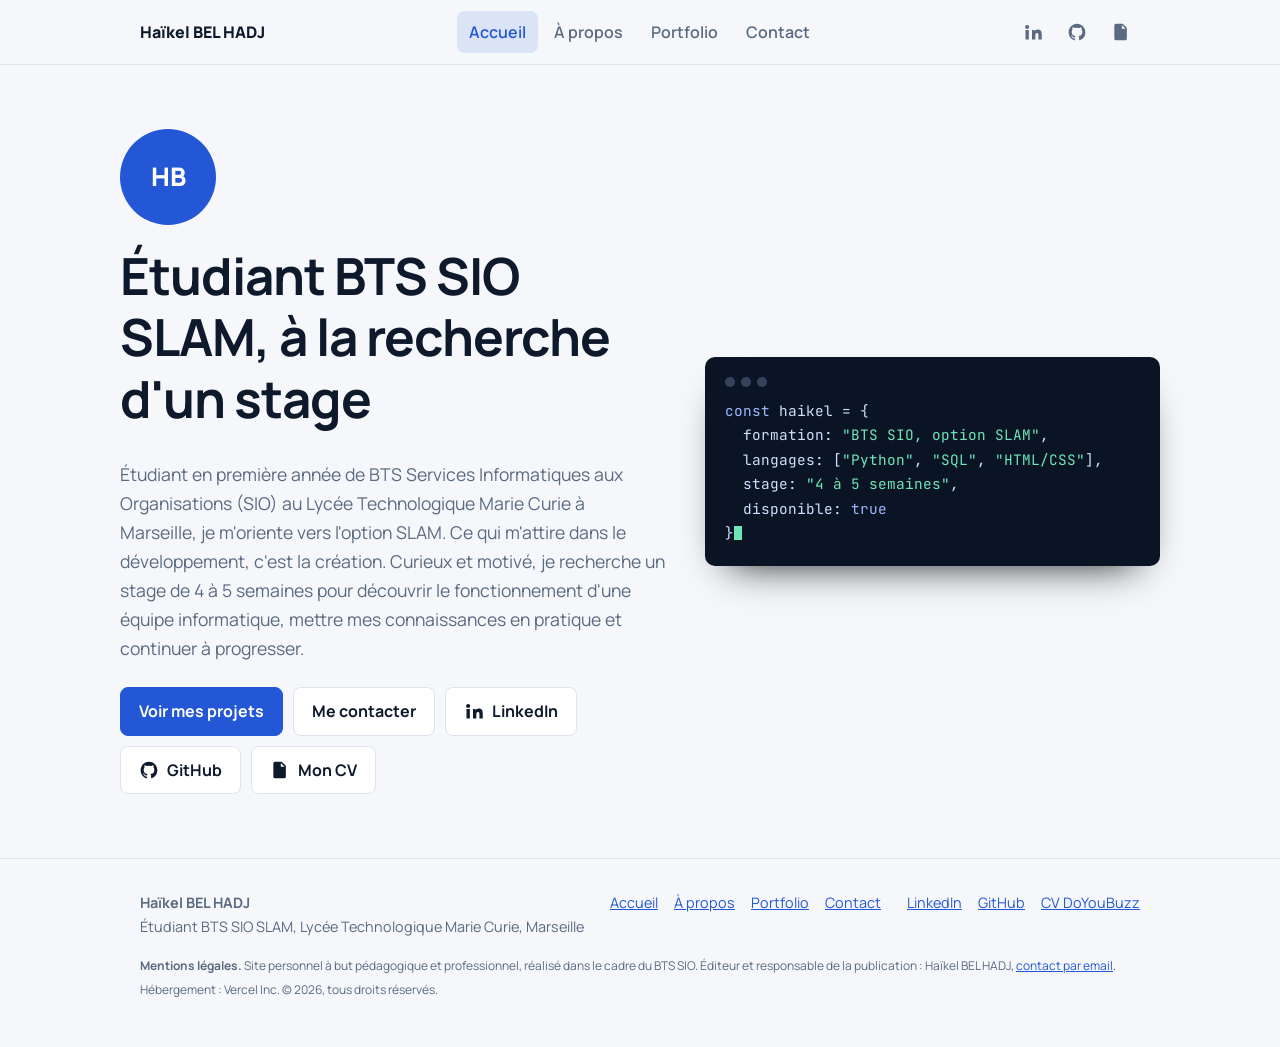
==== index.html @ 45d0b19e "Add portfolio website files to repository" ====
<!DOCTYPE html>
<html lang="fr"><head><meta charset="utf-8"><meta name="viewport" content="width=device-width,initial-scale=1">
<title>Accueil | Haïkel BEL HADJ</title><meta name="description" content="Portfolio de Haïkel BEL HADJ, étudiant en BTS SIO option SLAM, à la recherche d'un stage de 4 à 5 semaines.">
<link rel="preconnect" href="https://fonts.googleapis.com"><link rel="preconnect" href="https://fonts.gstatic.com" crossorigin>
<link href="https://fonts.googleapis.com/css2?family=Manrope:wght@400;600;800&family=JetBrains+Mono&display=swap" rel="stylesheet">
<link rel="stylesheet" href="css/style.css"></head><body>
<header><div class="wrap bar"><a class="brand" href="index.html">Haïkel BEL HADJ</a>
<button class="menu" aria-expanded="false" aria-label="Menu">Menu</button>
<nav aria-label="Navigation principale"><ul><li><a href="index.html" aria-current=page>Accueil</a></li><li><a href="apropos.html">À propos</a></li><li><a href="portfolio.html">Portfolio</a></li><li><a href="contact.html">Contact</a></li></ul></nav>
<div class="social"><a data-link="linkedin" data-icon aria-label="LinkedIn"></a><a data-link="github" data-icon aria-label="GitHub"></a><a data-link="cv" data-icon aria-label="CV DoYouBuzz"></a></div></div></header>
<main>
<div class="wrap hero"><div>
<!-- Remplace "HB" par <img src="img/photo.jpg" alt="Photo de Haïkel"> quand tu as ta photo -->
<div class="avatar" aria-label="Photo de profil (à remplacer)">HB</div>
<h1>Étudiant BTS SIO SLAM, à la recherche d'un stage</h1>
<p class="lead">Étudiant en première année de BTS Services Informatiques aux Organisations (SIO) au Lycée Technologique Marie Curie à Marseille, je m'oriente vers l'option SLAM. Ce qui m'attire dans le développement, c'est la création. Curieux et motivé, je recherche un stage de 4 à 5 semaines pour découvrir le fonctionnement d'une équipe informatique, mettre mes connaissances en pratique et continuer à progresser.</p>
<div class="btns"><a class="btn main" href="portfolio.html">Voir mes projets</a><a class="btn" href="contact.html">Me contacter</a>
<a class="btn" data-link="linkedin" data-icon>LinkedIn</a><a class="btn" data-link="github" data-icon>GitHub</a><a class="btn" data-link="cv" data-icon>Mon CV</a></div></div>
<div class="term" aria-hidden="true"><div class="dots"><span></span><span></span><span></span></div>
<b>const</b> haikel = {<br>&nbsp;&nbsp;formation: <i>"BTS SIO, option SLAM"</i>,<br>&nbsp;&nbsp;langages: [<i>"Python"</i>, <i>"SQL"</i>, <i>"HTML/CSS"</i>],<br>&nbsp;&nbsp;stage: <i>"4 à 5 semaines"</i>,<br>&nbsp;&nbsp;disponible: <b>true</b><br>}<span class="cur"></span></div></div></main>
<footer><div class="wrap"><div class="cols">
<div><strong>Haïkel BEL HADJ</strong><br>Étudiant BTS SIO SLAM, Lycée Technologique Marie Curie, Marseille</div>
<ul aria-label="Pages"><li><a href="index.html">Accueil</a></li><li><a href="apropos.html">À propos</a></li><li><a href="portfolio.html">Portfolio</a></li><li><a href="contact.html">Contact</a></li></ul>
<ul aria-label="Réseaux"><li><a data-link="linkedin">LinkedIn</a></li><li><a data-link="github">GitHub</a></li><li><a data-link="cv">CV DoYouBuzz</a></li></ul></div>
<p><small><strong>Mentions légales.</strong> Site personnel à but pédagogique et professionnel, réalisé dans le cadre du BTS SIO. Éditeur et responsable de la publication : Haïkel BEL HADJ, <a data-link="email">contact par email</a>. Hébergement : Vercel Inc. © 2026, tous droits réservés.</small></p>
</div></footer><script src="js/main.js"></script></body></html>
---- css/style.css ----
/* ===== Variables : modifie les couleurs ici ===== */
:root{--ink:#0e1a2b;--paper:#f5f7fb;--card:#fff;--blue:#2457d6;--blue-d:#1b43a8;--slate:#5a6a80;--line:#dde4ee;--code:#0b1424;--mint:#6ee7b7;--r:10px}
@media (prefers-color-scheme:dark){:root{--ink:#e8eef8;--paper:#0b1220;--card:#121c2f;--blue:#6c95ff;--blue-d:#9db8ff;--slate:#9aabc4;--line:#22304a}}
*{box-sizing:border-box}html{scroll-behavior:smooth}
body{margin:0;font:1rem/1.65 "Manrope",system-ui,sans-serif;color:var(--ink);background:var(--paper)}
a{color:var(--blue)}h1,h2,h3{line-height:1.2;margin:0 0 .6em}
h1{font-size:clamp(2rem,6vw,3.2rem);letter-spacing:-.02em}h2{font-size:1.6rem}h3{font-size:1.1rem}
.wrap{max-width:1040px;margin:0 auto;padding:0 20px}section{padding:56px 0}
:focus-visible{outline:3px solid var(--blue);outline-offset:2px}
/* ===== Header ===== */
header{position:sticky;top:0;z-index:10;background:color-mix(in srgb,var(--paper) 88%,transparent);backdrop-filter:blur(8px);border-bottom:1px solid var(--line)}
.bar{display:flex;align-items:center;justify-content:space-between;gap:16px;min-height:64px}
.brand{font-weight:800;text-decoration:none;color:var(--ink)}
nav ul{display:flex;gap:4px;list-style:none;margin:0;padding:0}
nav a{display:block;padding:8px 12px;border-radius:8px;text-decoration:none;color:var(--slate);font-weight:600;transition:background .2s,color .2s}
nav a:hover,nav a[aria-current]{background:color-mix(in srgb,var(--blue) 12%,transparent);color:var(--blue)}
.social{display:flex;gap:6px}.social a,.ico{display:inline-flex;align-items:center;justify-content:center;width:38px;height:38px;border-radius:8px;color:var(--slate);transition:color .2s,background .2s}
.social a:hover{color:var(--blue);background:color-mix(in srgb,var(--blue) 12%,transparent)}
svg{width:20px;height:20px;fill:currentColor}
.menu{display:none;background:none;border:1px solid var(--line);color:var(--ink);border-radius:8px;padding:8px 12px;font:inherit;cursor:pointer}
@media(max-width:780px){.menu{display:block}nav{display:none;position:absolute;top:64px;left:0;right:0;background:var(--paper);border-bottom:1px solid var(--line);padding:8px 20px}nav.open{display:block}nav ul{flex-direction:column}.social{display:none}}
/* ===== Boutons ===== */
.btns{display:flex;flex-wrap:wrap;gap:10px;margin-top:24px}
.btn{display:inline-flex;align-items:center;gap:8px;padding:10px 18px;border-radius:8px;border:1px solid var(--line);background:var(--card);color:var(--ink);font-weight:700;text-decoration:none;transition:transform .2s,border-color .2s}
.btn:hover{transform:translateY(-2px);border-color:var(--blue)}.btn.main{background:var(--blue);border-color:var(--blue);color:#fff}
@media(prefers-color-scheme:dark){.btn.main{color:#0b1220}}
/* ===== Accueil ===== */
.hero{display:grid;gap:40px;align-items:center;padding:64px 0}@media(min-width:860px){.hero{grid-template-columns:1.2fr 1fr}}
.lead{color:var(--slate);font-size:1.1rem;max-width:58ch}
.avatar{width:96px;height:96px;border-radius:50%;background:var(--blue);color:#fff;display:grid;place-items:center;font-weight:800;font-size:1.6rem;margin-bottom:20px;overflow:hidden}
.avatar img{width:100%;height:100%;object-fit:cover}
.term{background:var(--code);color:#cfe0ff;border-radius:var(--r);padding:20px;font:.9rem/1.7 "JetBrains Mono",monospace;overflow-x:auto;box-shadow:0 20px 40px -24px #000}
.term i{font-style:normal;color:var(--mint)}.term b{color:#9db8ff;font-weight:400}
.term .dots{display:flex;gap:6px;margin-bottom:12px}.term .dots span{width:10px;height:10px;border-radius:50%;background:#34425c}
.term .cur{display:inline-block;width:8px;height:1em;background:var(--mint);vertical-align:-2px;animation:blink 1s steps(2) infinite}
@keyframes blink{50%{opacity:0}}
/* ===== Cartes, grilles ===== */
.grid{display:grid;gap:18px;grid-template-columns:repeat(auto-fit,minmax(260px,1fr))}
.card{background:var(--card);border:1px solid var(--line);border-radius:var(--r);padding:22px;transition:transform .2s,border-color .2s}
.card:hover{transform:translateY(-3px);border-color:var(--blue)}
.tags{display:flex;flex-wrap:wrap;gap:6px;margin:12px 0;padding:0;list-style:none}
.tags li{font-size:.8rem;font-weight:600;padding:2px 10px;border-radius:99px;background:color-mix(in srgb,var(--blue) 12%,transparent);color:var(--blue)}
.muted{color:var(--slate)}
.sk{display:grid;grid-template-columns:1fr 90px;gap:10px;align-items:center;padding:6px 0;font-size:.95rem}
.cl{margin:-4px 0 10px;color:var(--slate);font-size:.9rem}
.lvl{height:6px;border-radius:9px;background:linear-gradient(90deg,var(--blue) calc(var(--l)*20%),var(--line) 0)}
/* ===== Formulaire ===== */
form{display:grid;gap:14px}label{font-weight:700;font-size:.9rem}
input,textarea{width:100%;padding:11px 12px;margin-top:4px;border:1px solid var(--line);border-radius:8px;background:var(--card);color:var(--ink);font:inherit}
textarea{min-height:140px;resize:vertical}.msg{min-height:1.4em;font-weight:600}
/* ===== Footer ===== */
footer{border-top:1px solid var(--line);padding:32px 0;color:var(--slate);font-size:.9rem}
footer .cols{display:flex;flex-wrap:wrap;gap:24px;justify-content:space-between}footer ul{list-style:none;padding:0;margin:0;display:flex;flex-wrap:wrap;gap:6px 16px}
/* ===== Apparition progressive ===== */
.reveal{opacity:0;transform:translateY(12px);transition:opacity .5s,transform .5s}.reveal.in{opacity:1;transform:none}
@media(prefers-reduced-motion:reduce){*{animation:none!important;transition:none!important}.reveal{opacity:1;transform:none}}
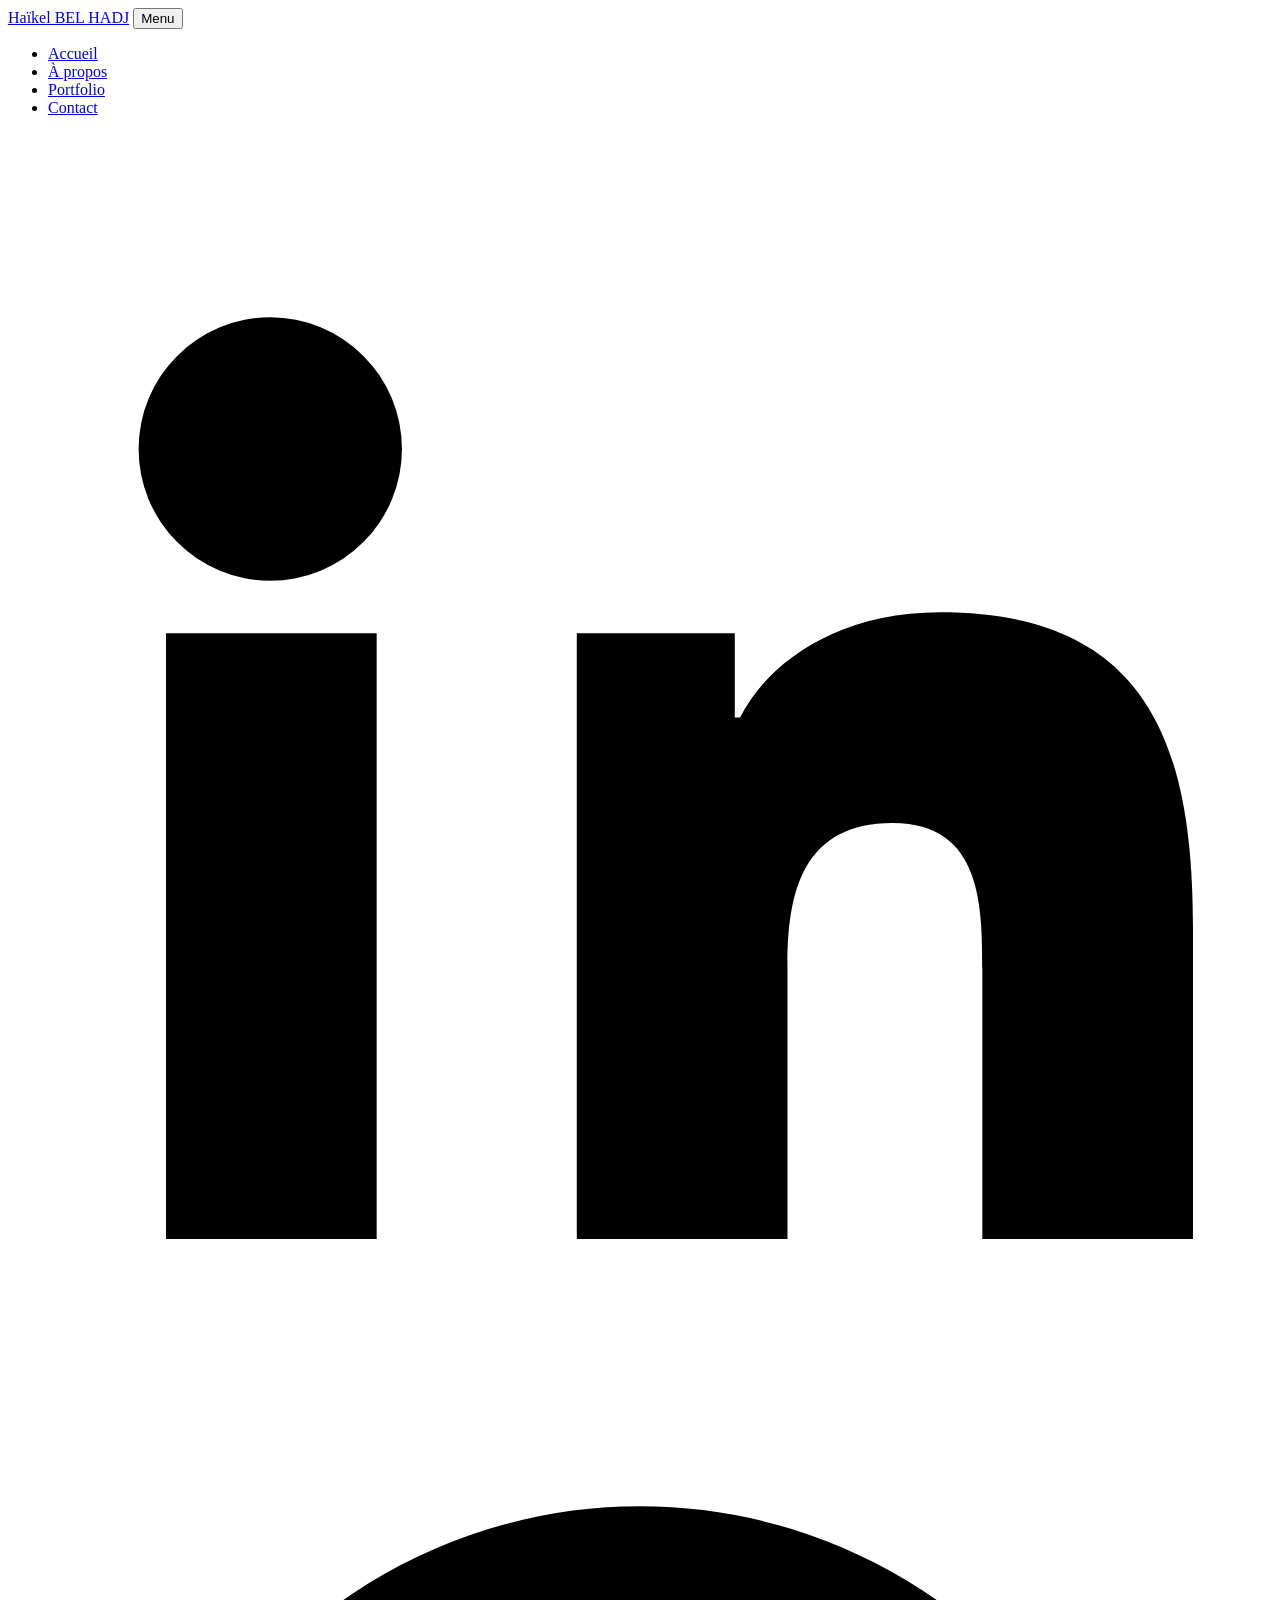
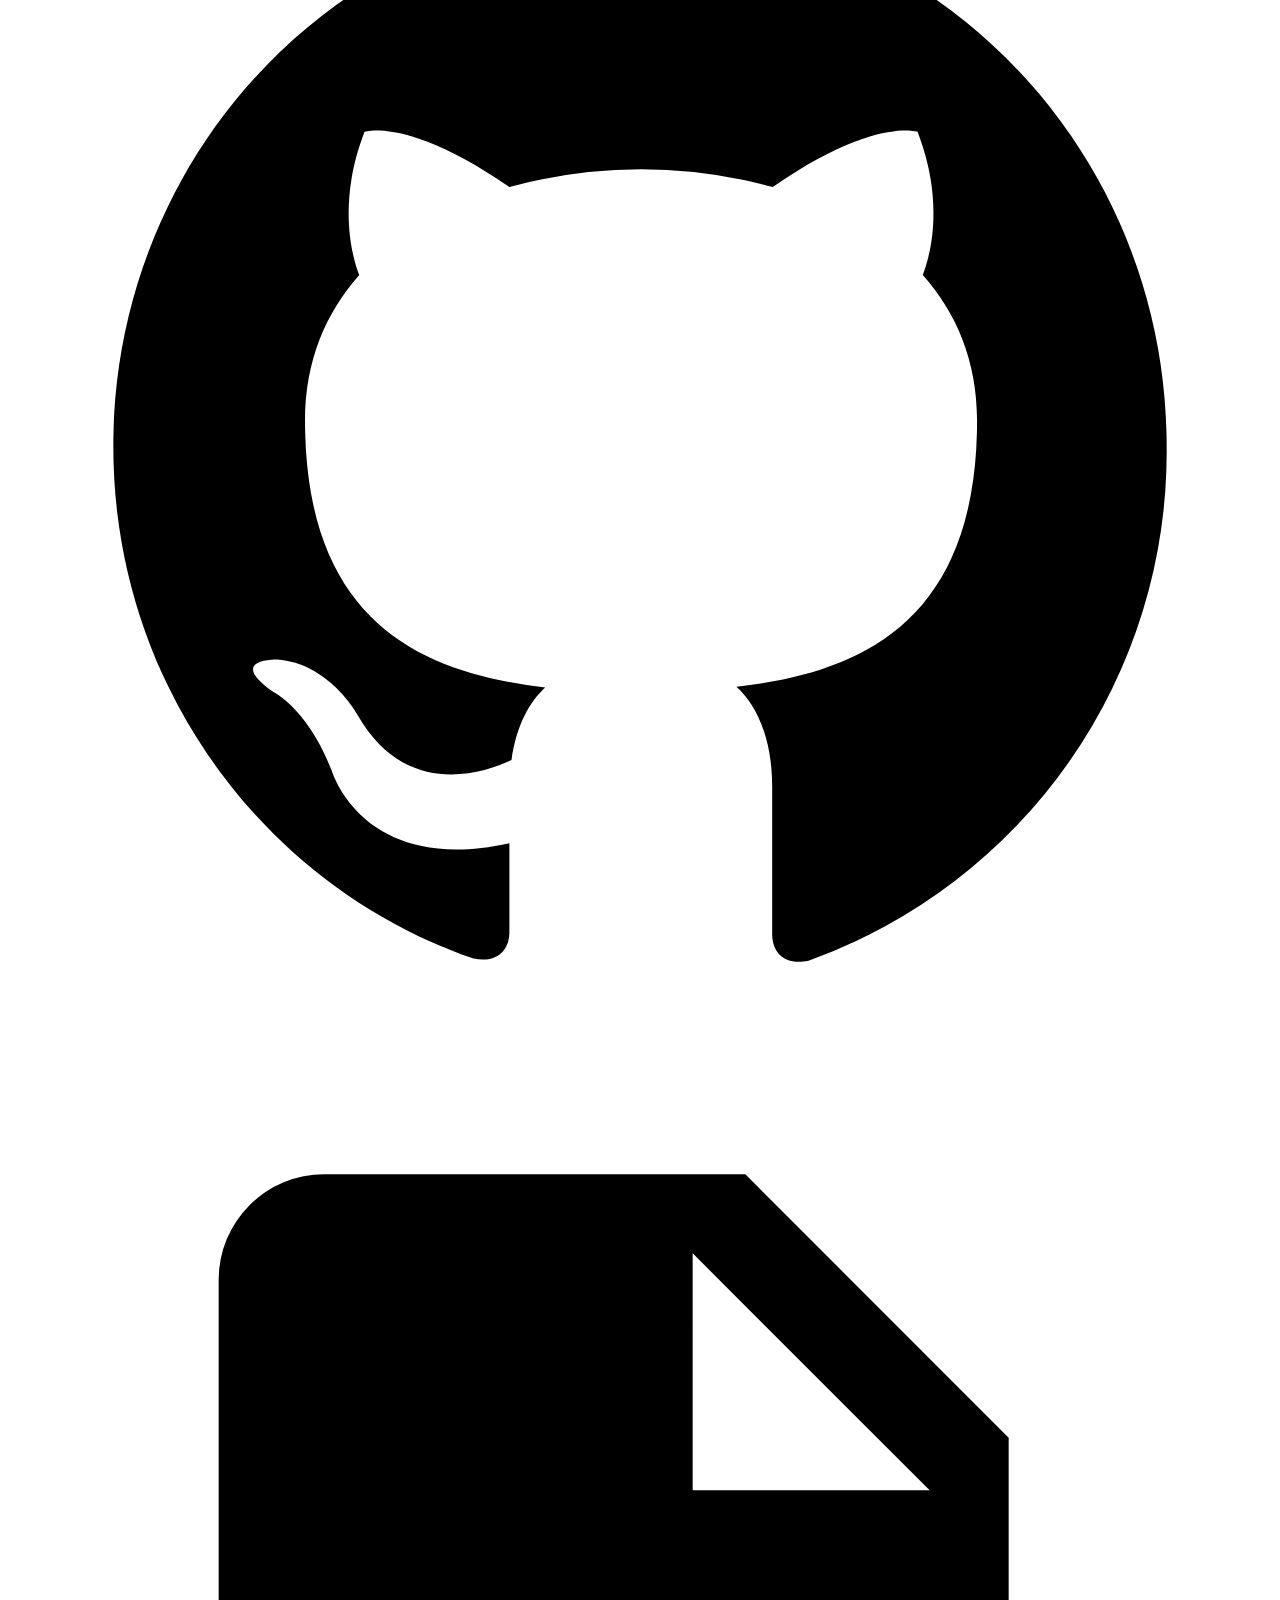
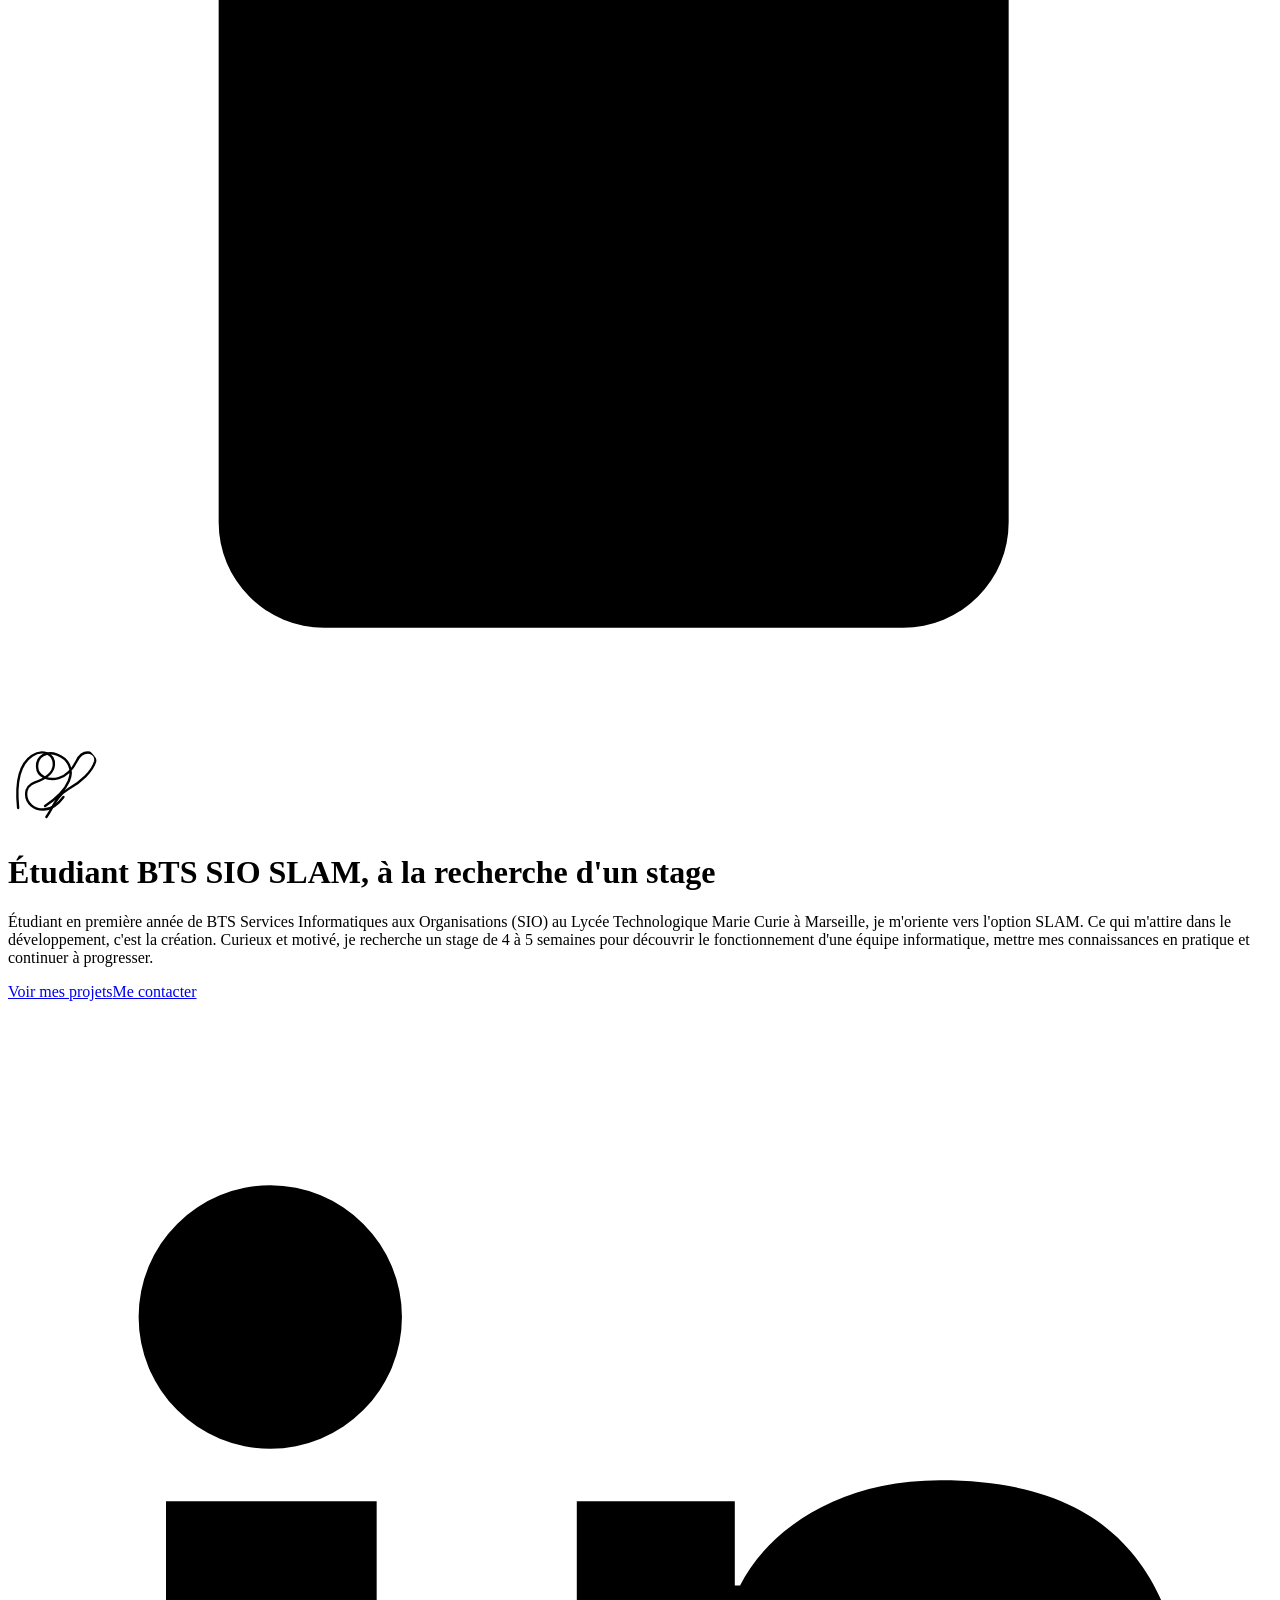
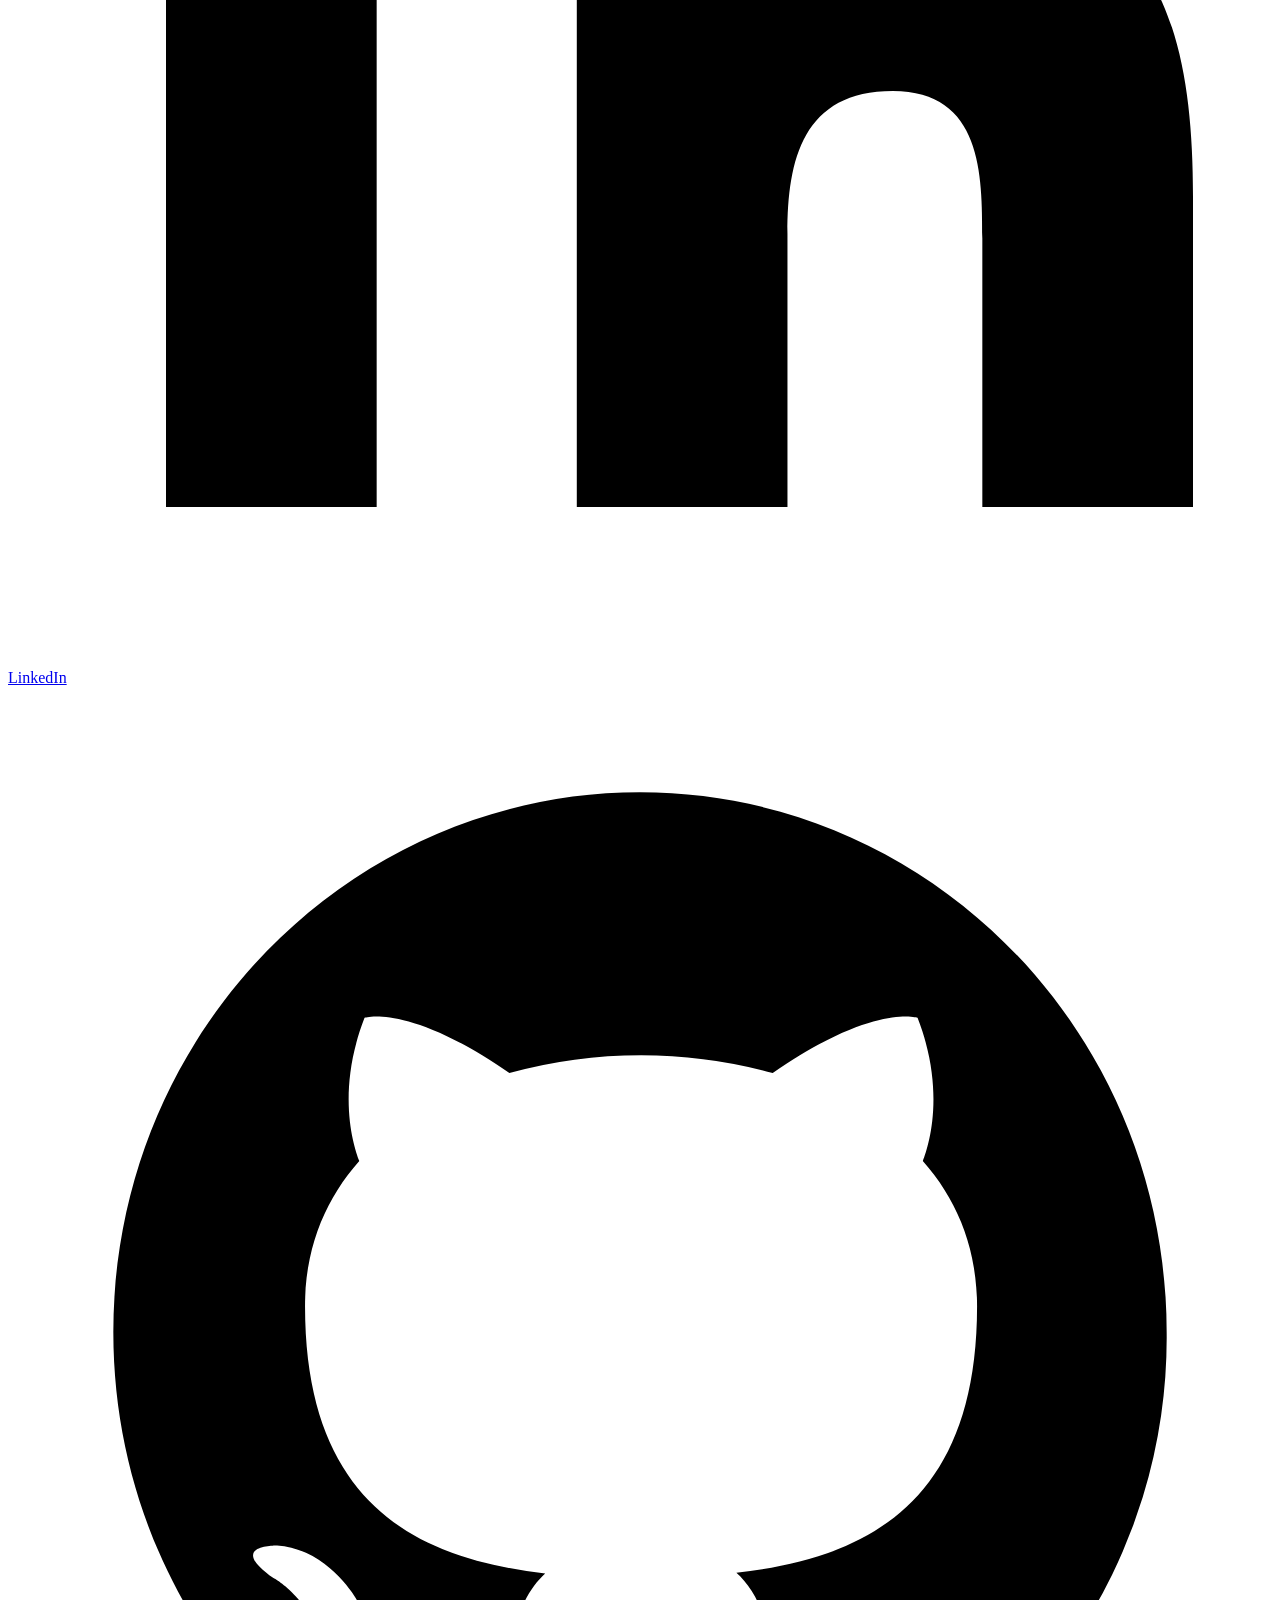
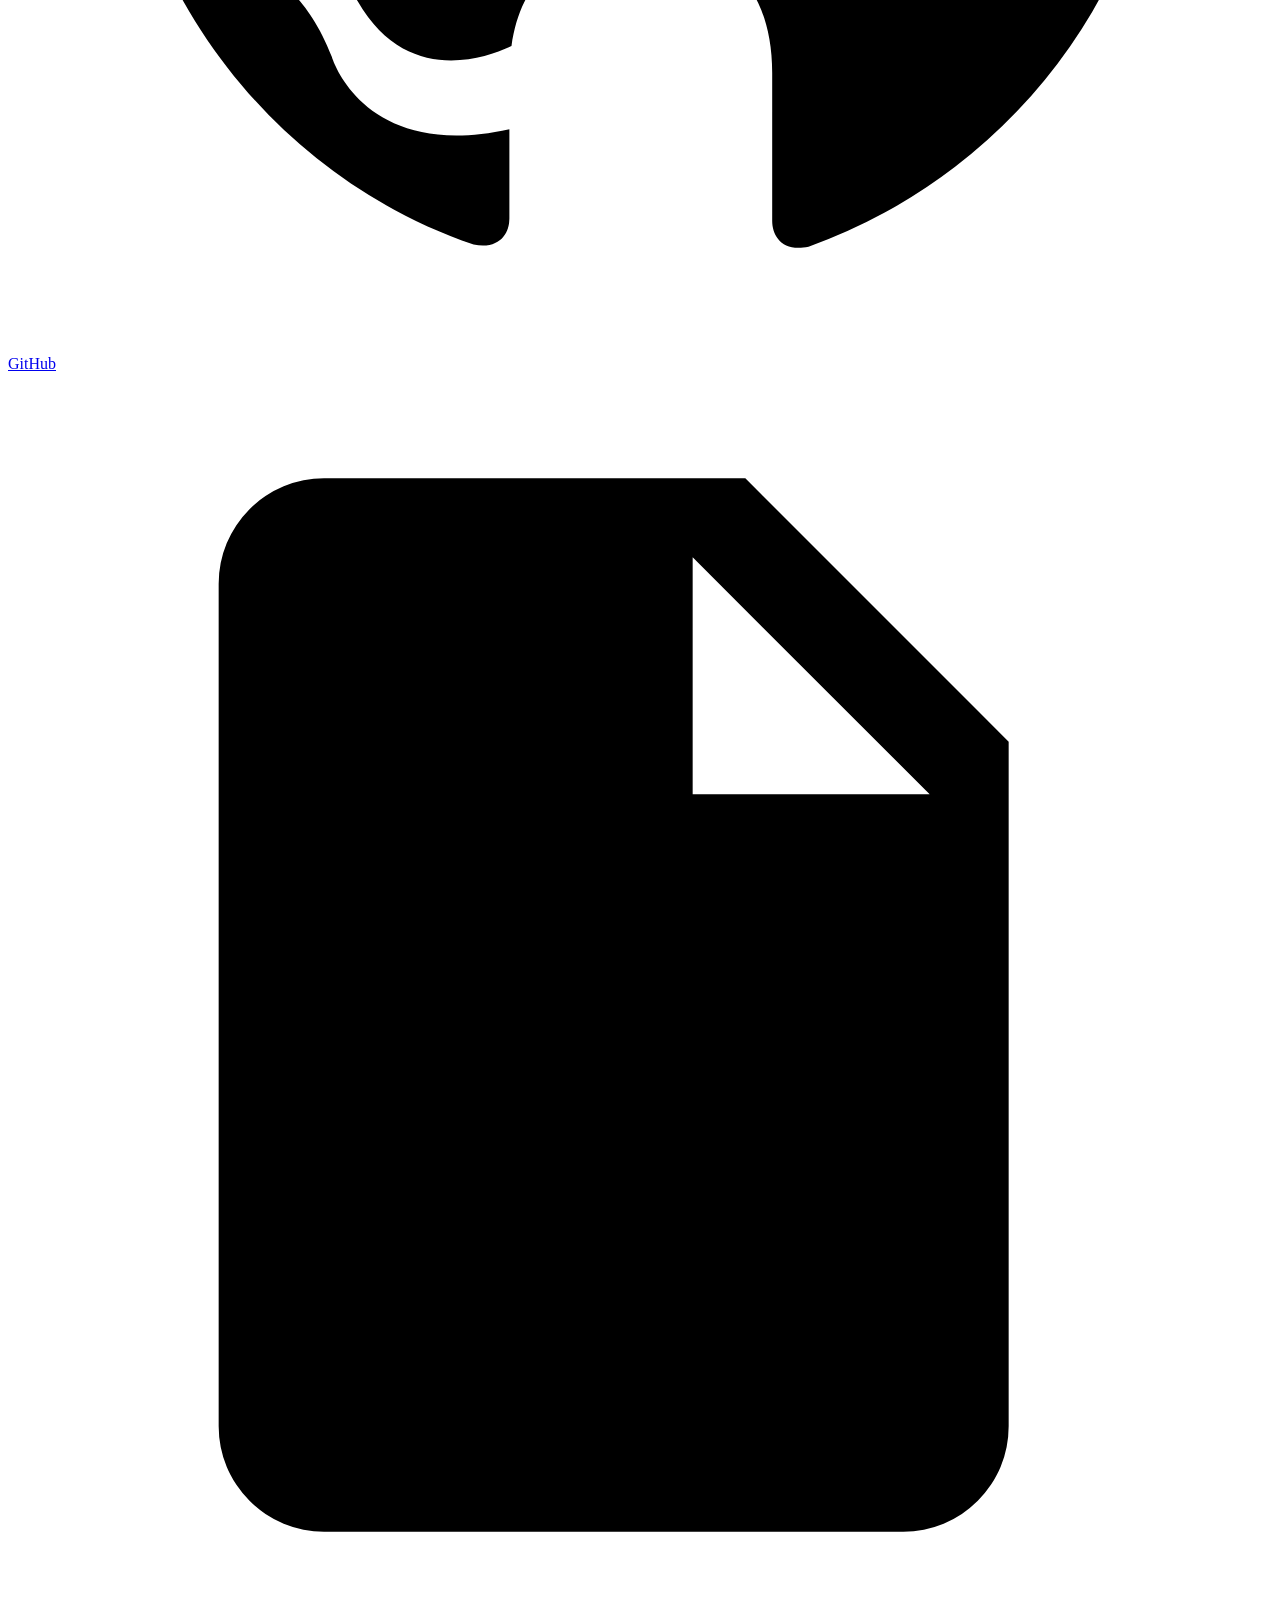
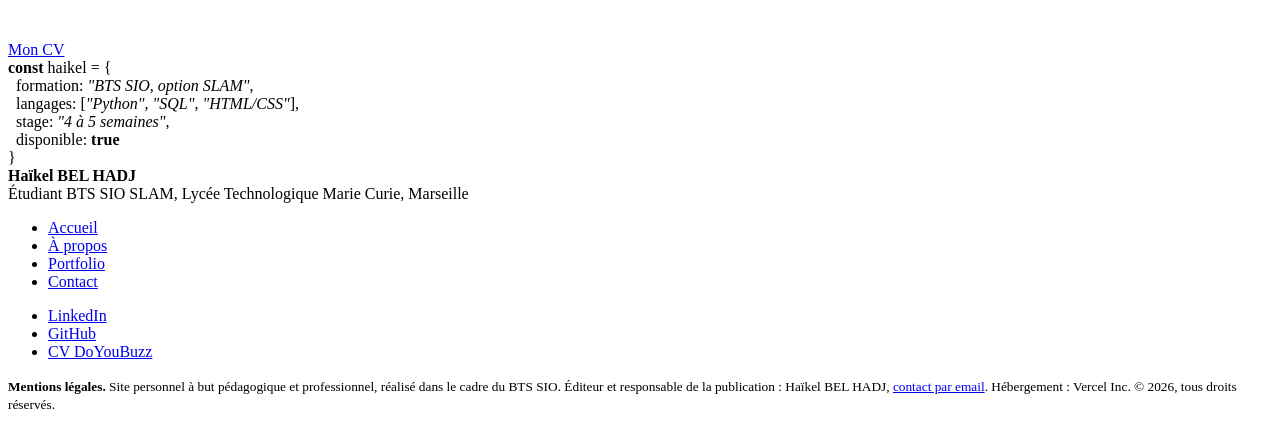
==== commit 77ff7b79: "Replace home avatar with custom handwriting logo asset" ====
--- a/index.html
+++ b/index.html
@@ -10,8 +10,7 @@
 <div class="social"><a data-link="linkedin" data-icon aria-label="LinkedIn"></a><a data-link="github" data-icon aria-label="GitHub"></a><a data-link="cv" data-icon aria-label="CV DoYouBuzz"></a></div></div></header>
 <main>
 <div class="wrap hero"><div>
-<!-- Remplace "HB" par <img src="img/photo.jpg" alt="Photo de Haïkel"> quand tu as ta photo -->
-<div class="avatar" aria-label="Photo de profil (à remplacer)">HB</div>
+<img class="avatar" src="img/logo.svg" alt="Logo Haïkel BEL HADJ">
 <h1>Étudiant BTS SIO SLAM, à la recherche d'un stage</h1>
 <p class="lead">Étudiant en première année de BTS Services Informatiques aux Organisations (SIO) au Lycée Technologique Marie Curie à Marseille, je m'oriente vers l'option SLAM. Ce qui m'attire dans le développement, c'est la création. Curieux et motivé, je recherche un stage de 4 à 5 semaines pour découvrir le fonctionnement d'une équipe informatique, mettre mes connaissances en pratique et continuer à progresser.</p>
 <div class="btns"><a class="btn main" href="portfolio.html">Voir mes projets</a><a class="btn" href="contact.html">Me contacter</a>
--- a/css/style.css
+++ b/css/style.css
@@ -1,56 +1,2 @@
-/* ===== Variables : modifie les couleurs ici ===== */
-:root{--ink:#0e1a2b;--paper:#f5f7fb;--card:#fff;--blue:#2457d6;--blue-d:#1b43a8;--slate:#5a6a80;--line:#dde4ee;--code:#0b1424;--mint:#6ee7b7;--r:10px}
-@media (prefers-color-scheme:dark){:root{--ink:#e8eef8;--paper:#0b1220;--card:#121c2f;--blue:#6c95ff;--blue-d:#9db8ff;--slate:#9aabc4;--line:#22304a}}
-*{box-sizing:border-box}html{scroll-behavior:smooth}
-body{margin:0;font:1rem/1.65 "Manrope",system-ui,sans-serif;color:var(--ink);background:var(--paper)}
-a{color:var(--blue)}h1,h2,h3{line-height:1.2;margin:0 0 .6em}
-h1{font-size:clamp(2rem,6vw,3.2rem);letter-spacing:-.02em}h2{font-size:1.6rem}h3{font-size:1.1rem}
-.wrap{max-width:1040px;margin:0 auto;padding:0 20px}section{padding:56px 0}
-:focus-visible{outline:3px solid var(--blue);outline-offset:2px}
-/* ===== Header ===== */
-header{position:sticky;top:0;z-index:10;background:color-mix(in srgb,var(--paper) 88%,transparent);backdrop-filter:blur(8px);border-bottom:1px solid var(--line)}
-.bar{display:flex;align-items:center;justify-content:space-between;gap:16px;min-height:64px}
-.brand{font-weight:800;text-decoration:none;color:var(--ink)}
-nav ul{display:flex;gap:4px;list-style:none;margin:0;padding:0}
-nav a{display:block;padding:8px 12px;border-radius:8px;text-decoration:none;color:var(--slate);font-weight:600;transition:background .2s,color .2s}
-nav a:hover,nav a[aria-current]{background:color-mix(in srgb,var(--blue) 12%,transparent);color:var(--blue)}
-.social{display:flex;gap:6px}.social a,.ico{display:inline-flex;align-items:center;justify-content:center;width:38px;height:38px;border-radius:8px;color:var(--slate);transition:color .2s,background .2s}
-.social a:hover{color:var(--blue);background:color-mix(in srgb,var(--blue) 12%,transparent)}
-svg{width:20px;height:20px;fill:currentColor}
-.menu{display:none;background:none;border:1px solid var(--line);color:var(--ink);border-radius:8px;padding:8px 12px;font:inherit;cursor:pointer}
-@media(max-width:780px){.menu{display:block}nav{display:none;position:absolute;top:64px;left:0;right:0;background:var(--paper);border-bottom:1px solid var(--line);padding:8px 20px}nav.open{display:block}nav ul{flex-direction:column}.social{display:none}}
-/* ===== Boutons ===== */
-.btns{display:flex;flex-wrap:wrap;gap:10px;margin-top:24px}
-.btn{display:inline-flex;align-items:center;gap:8px;padding:10px 18px;border-radius:8px;border:1px solid var(--line);background:var(--card);color:var(--ink);font-weight:700;text-decoration:none;transition:transform .2s,border-color .2s}
-.btn:hover{transform:translateY(-2px);border-color:var(--blue)}.btn.main{background:var(--blue);border-color:var(--blue);color:#fff}
-@media(prefers-color-scheme:dark){.btn.main{color:#0b1220}}
-/* ===== Accueil ===== */
-.hero{display:grid;gap:40px;align-items:center;padding:64px 0}@media(min-width:860px){.hero{grid-template-columns:1.2fr 1fr}}
-.lead{color:var(--slate);font-size:1.1rem;max-width:58ch}
-.avatar{width:96px;height:96px;border-radius:50%;background:var(--blue);color:#fff;display:grid;place-items:center;font-weight:800;font-size:1.6rem;margin-bottom:20px;overflow:hidden}
-.avatar img{width:100%;height:100%;object-fit:cover}
-.term{background:var(--code);color:#cfe0ff;border-radius:var(--r);padding:20px;font:.9rem/1.7 "JetBrains Mono",monospace;overflow-x:auto;box-shadow:0 20px 40px -24px #000}
-.term i{font-style:normal;color:var(--mint)}.term b{color:#9db8ff;font-weight:400}
-.term .dots{display:flex;gap:6px;margin-bottom:12px}.term .dots span{width:10px;height:10px;border-radius:50%;background:#34425c}
-.term .cur{display:inline-block;width:8px;height:1em;background:var(--mint);vertical-align:-2px;animation:blink 1s steps(2) infinite}
-@keyframes blink{50%{opacity:0}}
-/* ===== Cartes, grilles ===== */
-.grid{display:grid;gap:18px;grid-template-columns:repeat(auto-fit,minmax(260px,1fr))}
-.card{background:var(--card);border:1px solid var(--line);border-radius:var(--r);padding:22px;transition:transform .2s,border-color .2s}
-.card:hover{transform:translateY(-3px);border-color:var(--blue)}
-.tags{display:flex;flex-wrap:wrap;gap:6px;margin:12px 0;padding:0;list-style:none}
-.tags li{font-size:.8rem;font-weight:600;padding:2px 10px;border-radius:99px;background:color-mix(in srgb,var(--blue) 12%,transparent);color:var(--blue)}
-.muted{color:var(--slate)}
-.sk{display:grid;grid-template-columns:1fr 90px;gap:10px;align-items:center;padding:6px 0;font-size:.95rem}
-.cl{margin:-4px 0 10px;color:var(--slate);font-size:.9rem}
-.lvl{height:6px;border-radius:9px;background:linear-gradient(90deg,var(--blue) calc(var(--l)*20%),var(--line) 0)}
-/* ===== Formulaire ===== */
-form{display:grid;gap:14px}label{font-weight:700;font-size:.9rem}
-input,textarea{width:100%;padding:11px 12px;margin-top:4px;border:1px solid var(--line);border-radius:8px;background:var(--card);color:var(--ink);font:inherit}
-textarea{min-height:140px;resize:vertical}.msg{min-height:1.4em;font-weight:600}
-/* ===== Footer ===== */
-footer{border-top:1px solid var(--line);padding:32px 0;color:var(--slate);font-size:.9rem}
-footer .cols{display:flex;flex-wrap:wrap;gap:24px;justify-content:space-between}footer ul{list-style:none;padding:0;margin:0;display:flex;flex-wrap:wrap;gap:6px 16px}
-/* ===== Apparition progressive ===== */
-.reveal{opacity:0;transform:translateY(12px);transition:opacity .5s,transform .5s}.reveal.in{opacity:1;transform:none}
-@media(prefers-reduced-motion:reduce){*{animation:none!important;transition:none!important}.reveal{opacity:1;transform:none}}
+.avatar{width:96px;height:96px;border-radius:50%;background:#fff;color:#fff;display:grid;place-items:center;font-weight:800;font-size:1.6rem;margin-bottom:20px;overflow:hidden;border:1px solid var(--line);padding:0}
+.avatar img{width:100%;height:100%;object-fit:cover;display:block}
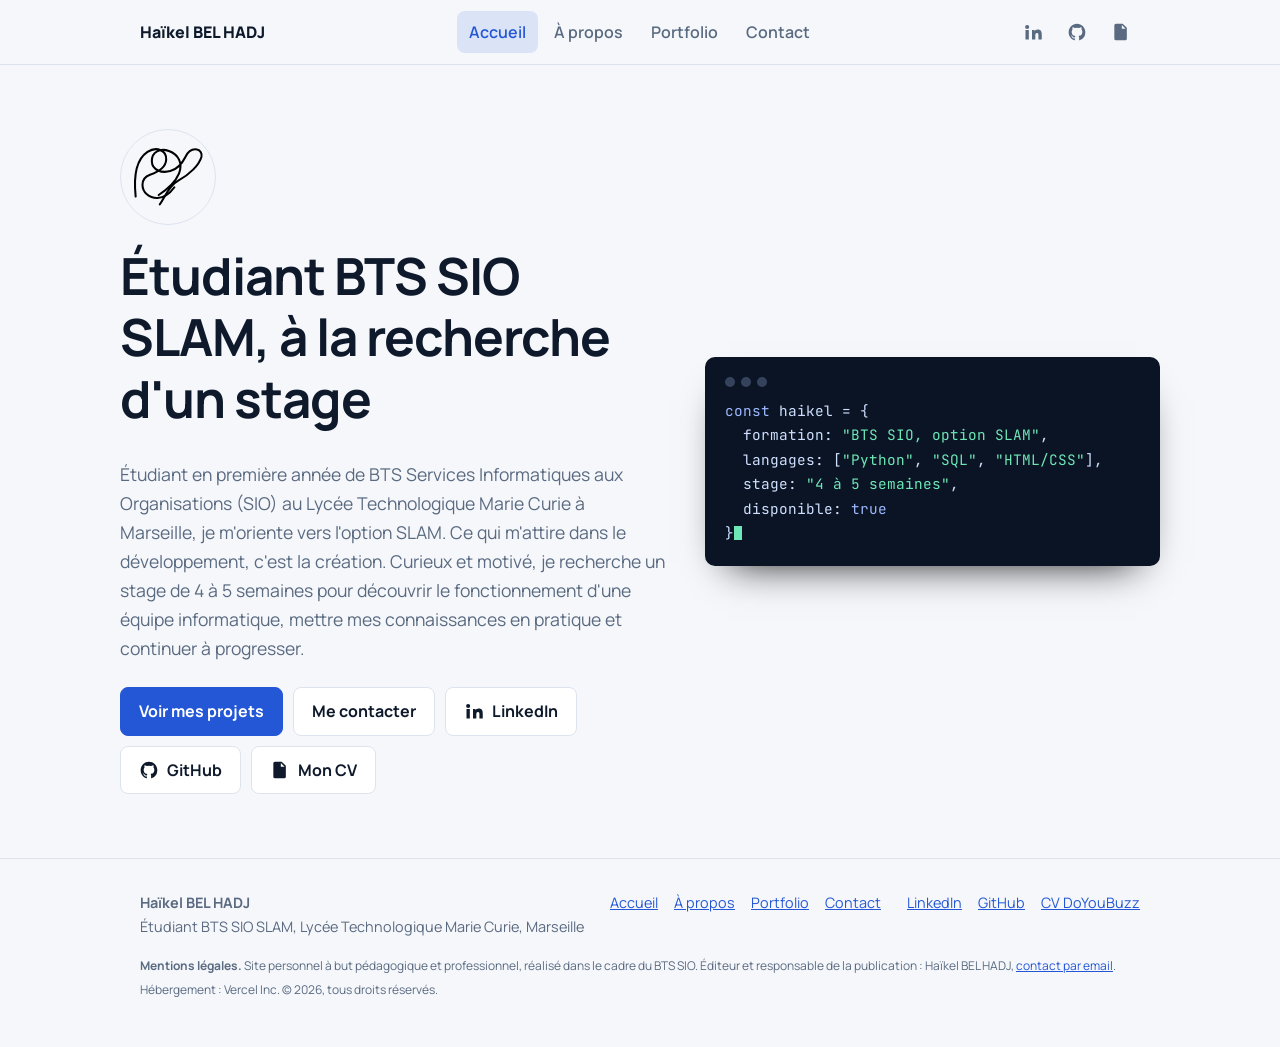
==== commit a56dfe65: "Fix avatar distortion: remove svg background, wrap img in avatar container and contain the image" ====
--- a/index.html
+++ b/index.html
@@ -10,7 +10,8 @@
 <div class="social"><a data-link="linkedin" data-icon aria-label="LinkedIn"></a><a data-link="github" data-icon aria-label="GitHub"></a><a data-link="cv" data-icon aria-label="CV DoYouBuzz"></a></div></div></header>
 <main>
 <div class="wrap hero"><div>
-<img class="avatar" src="img/logo.svg" alt="Logo Haïkel BEL HADJ">
+<!-- Remplace "HB" par <img src="img/photo.jpg" alt="Photo de Haïkel"> quand tu as ta photo -->
+<div class="avatar"><img src="img/logo.svg" alt="Logo Haïkel BEL HADJ"></div>
 <h1>Étudiant BTS SIO SLAM, à la recherche d'un stage</h1>
 <p class="lead">Étudiant en première année de BTS Services Informatiques aux Organisations (SIO) au Lycée Technologique Marie Curie à Marseille, je m'oriente vers l'option SLAM. Ce qui m'attire dans le développement, c'est la création. Curieux et motivé, je recherche un stage de 4 à 5 semaines pour découvrir le fonctionnement d'une équipe informatique, mettre mes connaissances en pratique et continuer à progresser.</p>
 <div class="btns"><a class="btn main" href="portfolio.html">Voir mes projets</a><a class="btn" href="contact.html">Me contacter</a>
--- a/css/style.css
+++ b/css/style.css
@@ -1,2 +1,57 @@
-.avatar{width:96px;height:96px;border-radius:50%;background:#fff;color:#fff;display:grid;place-items:center;font-weight:800;font-size:1.6rem;margin-bottom:20px;overflow:hidden;border:1px solid var(--line);padding:0}
-.avatar img{width:100%;height:100%;object-fit:cover;display:block}
+/* ===== Variables : modifie les couleurs ici ===== */
+:root{--ink:#0e1a2b;--paper:#f5f7fb;--card:#fff;--blue:#2457d6;--blue-d:#1b43a8;--slate:#5a6a80;--line:#dde4ee;--code:#0b1424;--mint:#6ee7b7;--r:10px}
+@media (prefers-color-scheme:dark){:root{--ink:#e8eef8;--paper:#0b1220;--card:#121c2f;--blue:#6c95ff;--blue-d:#9db8ff;--slate:#9aabc4;--line:#22304a}}
+*{box-sizing:border-box}html{scroll-behavior:smooth}
+body{margin:0;font:1rem/1.65 "Manrope",system-ui,sans-serif;color:var(--ink);background:var(--paper)}
+a{color:var(--blue)}h1,h2,h3{line-height:1.2;margin:0 0 .6em}
+h1{font-size:clamp(2rem,6vw,3.2rem);letter-spacing:-.02em}h2{font-size:1.6rem}h3{font-size:1.1rem}
+.wrap{max-width:1040px;margin:0 auto;padding:0 20px}section{padding:56px 0}
+:focus-visible{outline:3px solid var(--blue);outline-offset:2px}
+/* ===== Header ===== */
+header{position:sticky;top:0;z-index:10;background:color-mix(in srgb,var(--paper) 88%,transparent);backdrop-filter:blur(8px);border-bottom:1px solid var(--line)}
+.bar{display:flex;align-items:center;justify-content:space-between;gap:16px;min-height:64px}
+.brand{font-weight:800;text-decoration:none;color:var(--ink)}
+nav ul{display:flex;gap:4px;list-style:none;margin:0;padding:0}
+nav a{display:block;padding:8px 12px;border-radius:8px;text-decoration:none;color:var(--slate);font-weight:600;transition:background .2s,color .2s}
+nav a:hover,nav a[aria-current]{background:color-mix(in srgb,var(--blue) 12%,transparent);color:var(--blue)}
+.social{display:flex;gap:6px}.social a,.ico{display:inline-flex;align-items:center;justify-content:center;width:38px;height:38px;border-radius:8px;color:var(--slate);transition:color .2s,background .2s}
+.social a:hover{color:var(--blue);background:color-mix(in srgb,var(--blue) 12%,transparent)}
+svg{width:20px;height:20px;fill:currentColor}
+.menu{display:none;background:none;border:1px solid var(--line);color:var(--ink);border-radius:8px;padding:8px 12px;font:inherit;cursor:pointer}
+@media(max-width:780px){.menu{display:block}nav{display:none;position:absolute;top:64px;left:0;right:0;background:var(--paper);border-bottom:1px solid var(--line);padding:8px 20px}nav.open{display:block}nav ul{flex-direction:column}.social{display:none}}
+/* ===== Boutons ===== */
+.btns{display:flex;flex-wrap:wrap;gap:10px;margin-top:24px}
+.btn{display:inline-flex;align-items:center;gap:8px;padding:10px 18px;border-radius:8px;border:1px solid var(--line);background:var(--card);color:var(--ink);font-weight:700;text-decoration:none;transition:transform .2s,border-color .2s}
+.btn:hover{transform:translateY(-2px);border-color:var(--blue)}.btn.main{background:var(--blue);border-color:var(--blue);color:#fff}
+@media(prefers-color-scheme:dark){.btn.main{color:#0b1220}}
+/* ===== Accueil ===== */
+.hero{display:grid;gap:40px;align-items:center;padding:64px 0}@media(min-width:860px){.hero{grid-template-columns:1.2fr 1fr}}
+.lead{color:var(--slate);font-size:1.1rem;max-width:58ch}
+/* avatar adjusted to contain svg without deformation */
+.avatar{width:96px;height:96px;border-radius:50%;background:transparent;color:#fff;display:grid;place-items:center;font-weight:800;font-size:1.6rem;margin-bottom:20px;overflow:hidden;border:1px solid var(--line);padding:6px}
+.avatar img{width:100%;height:100%;object-fit:contain;display:block}
+.term{background:var(--code);color:#cfe0ff;border-radius:var(--r);padding:20px;font:.9rem/1.7 "JetBrains Mono",monospace;overflow-x:auto;box-shadow:0 20px 40px -24px #000}
+.term i{font-style:normal;color:var(--mint)}.term b{color:#9db8ff;font-weight:400}
+.term .dots{display:flex;gap:6px;margin-bottom:12px}.term .dots span{width:10px;height:10px;border-radius:50%;background:#34425c}
+.term .cur{display:inline-block;width:8px;height:1em;background:var(--mint);vertical-align:-2px;animation:blink 1s steps(2) infinite}
+@keyframes blink{50%{opacity:0}}
+/* ===== Cartes, grilles ===== */
+.grid{display:grid;gap:18px;grid-template-columns:repeat(auto-fit,minmax(260px,1fr))}
+.card{background:var(--card);border:1px solid var(--line);border-radius:var(--r);padding:22px;transition:transform .2s,border-color .2s}
+.card:hover{transform:translateY(-3px);border-color:var(--blue)}
+.tags{display:flex;flex-wrap:wrap;gap:6px;margin:12px 0;padding:0;list-style:none}
+.tags li{font-size:.8rem;font-weight:600;padding:2px 10px;border-radius:99px;background:color-mix(in srgb,var(--blue) 12%,transparent);color:var(--blue)}
+.muted{color:var(--slate)}
+.sk{display:grid;grid-template-columns:1fr 90px;gap:10px;align-items:center;padding:6px 0;font-size:.95rem}
+.cl{margin:-4px 0 10px;color:var(--slate);font-size:.9rem}
+.lvl{height:6px;border-radius:9px;background:linear-gradient(90deg,var(--blue) calc(var(--l)*20%),var(--line) 0)}
+/* ===== Formulaire ===== */
+form{display:grid;gap:14px}label{font-weight:700;font-size:.9rem}
+input,textarea{width:100%;padding:11px 12px;margin-top:4px;border:1px solid var(--line);border-radius:8px;background:var(--card);color:var(--ink);font:inherit}
+textarea{min-height:140px;resize:vertical}.msg{min-height:1.4em;font-weight:600}
+/* ===== Footer ===== */
+footer{border-top:1px solid var(--line);padding:32px 0;color:var(--slate);font-size:.9rem}
+footer .cols{display:flex;flex-wrap:wrap;gap:24px;justify-content:space-between}footer ul{list-style:none;padding:0;margin:0;display:flex;flex-wrap:wrap;gap:6px 16px}
+/* ===== Apparition progressive ===== */
+.reveal{opacity:0;transform:translateY(12px);transition:opacity .5s,transform .5s}.reveal.in{opacity:1;transform:none}
+@media(prefers-reduced-motion:reduce){*{animation:none!important;transition:none!important}.reveal{opacity:1;transform:none}}
